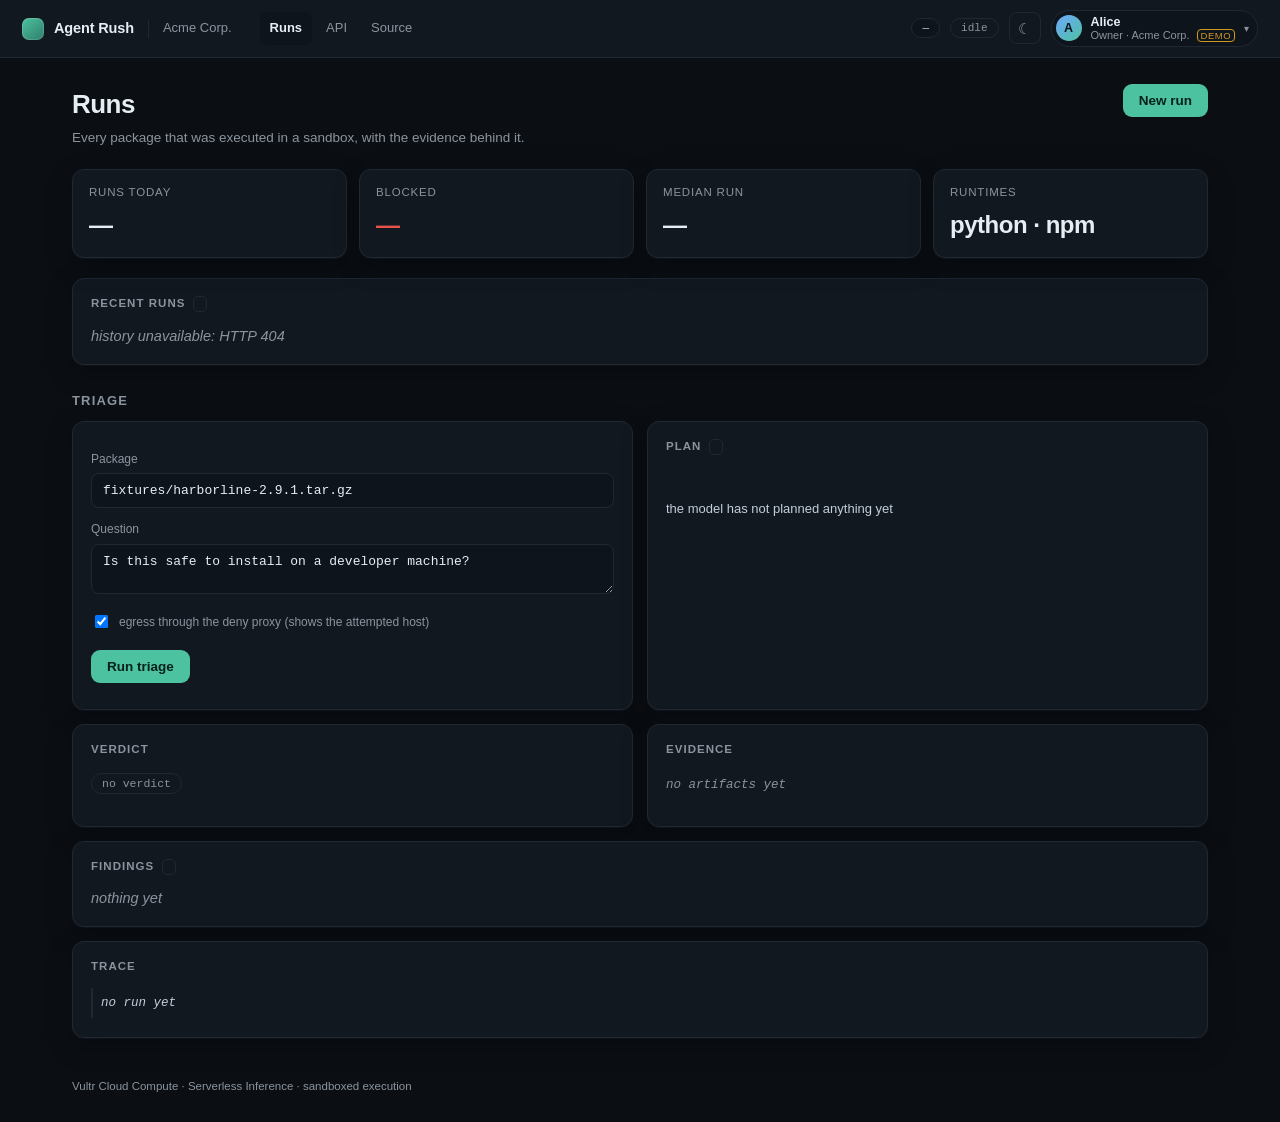
==== web/index.html @ 62abc44f "ui: dependency risk gets a gauge and a table, not a sentence The hashes and the OSV lookups were onl" ====
<!DOCTYPE html>
<html lang="en" data-theme="dark">
<head>
<meta charset="utf-8">
<meta name="viewport" content="width=device-width, initial-scale=1">
<title>Agent Rush — Package Triage</title>
<link rel="stylesheet" href="app.css?v=12">
<script>
  // Set the theme before first paint, otherwise the page flashes white.
  try {
    var stored = localStorage.getItem('ar-theme');
    if (stored) document.documentElement.dataset.theme = stored;
  } catch (e) {}
</script>
</head>
<body>
<header class="topbar">
  <div class="brand">
    <span class="mark"></span>
    <span class="name">Agent Rush</span>
    <span class="divider"></span>
    <span class="workspace">Acme Corp.</span>
  </div>

  <nav class="topnav">
    <a class="active" href="/">Runs</a>
    <a href="/api/docs" target="_blank" rel="noopener">API</a>
    <a href="https://github.com/derKosi/agent-rush" target="_blank" rel="noopener">Source</a>
  </nav>

  <div class="topright">
    <span class="modelchip" id="model-chip" title="model used for planning and verdict">—</span>
    <span class="status" id="status">idle</span>
    <button class="icon-btn" id="theme-toggle" title="Switch theme" aria-label="Switch theme">☾</button>
    <div class="account">
      <span class="avatar" aria-hidden="true">A</span>
      <span class="who">
        <strong>Alice</strong>
        <small>Owner · Acme Corp. <em class="demo">demo</em></small>
      </span>
      <span class="chev" aria-hidden="true">▾</span>
    </div>
  </div>
</header>

<main class="shell">
  <div class="pagehead">
    <div>
      <h1>Runs</h1>
      <p class="sub">Every package that was executed in a sandbox, with the evidence behind it.</p>
    </div>
    <button class="primary" id="new-run">New run</button>
  </div>

  <section class="hero" id="hero" hidden>
    <div class="hero-top">
      <span class="badge" id="hero-risk">—</span>
      <div class="hero-title">
        <h2 id="hero-pkg">—</h2>
        <p id="hero-sub" class="hero-sub"></p>
      </div>
      <div class="hero-meta">
        <span class="chip" id="hero-model"></span>
        <span class="muted" id="hero-duration"></span>
        <a class="hero-link" id="hero-open" href="#">Open full report →</a>
      </div>
    </div>
    <ul class="hero-findings" id="hero-findings"></ul>
  </section>

  <section class="stats">
    <div class="stat"><span class="k">Runs today</span><strong id="stat-runs">—</strong></div>
    <div class="stat"><span class="k">Blocked</span><strong id="stat-blocked" class="danger">—</strong></div>
    <div class="stat"><span class="k">Median run</span><strong id="stat-duration">—</strong></div>
    <div class="stat"><span class="k">Runtimes</span><strong id="stat-runtimes">python · npm</strong></div>
  </section>

  <section class="panel wide" id="history">
    <h2>Recent runs <span class="tag" id="history-count"></span></h2>
    <ul class="history" id="history-list"><li class="empty">loading…</li></ul>
  </section>

  <h2 class="section">Triage</h2>
  <div class="grid">
    <section class="panel" id="task">
      <label for="pkg">Package</label>
      <input id="pkg" value="fixtures/harborline-2.9.1.tar.gz" spellcheck="false">
      <label for="q">Question</label>
      <textarea id="q" rows="2">Is this safe to install on a developer machine?</textarea>
      <label class="row">
        <input type="checkbox" id="proxy" checked>
        <span>egress through the deny proxy (shows the attempted host)</span>
      </label>
      <button class="primary" id="run">Run triage</button>
      <p class="note" id="note"></p>
    </section>

    <section class="panel" id="plan">
      <h2>Plan <span class="tag" id="plan-source"></span></h2>
      <div class="chips" id="probes"></div>
      <p class="reason" id="plan-reason">the model has not planned anything yet</p>
    </section>

    <section class="panel" id="verdict">
      <h2>Verdict</h2>
      <div id="risk"><span class="badge muted">no verdict</span></div>
      <p class="summary" id="summary"></p>
      <p class="note" id="rejected"></p>
    </section>

    <section class="panel" id="evidence">
      <h2>Evidence</h2>
      <ul class="evidence" id="artifacts"><li class="empty">no artifacts yet</li></ul>
      <p class="note" id="egress"></p>
    </section>

    <section class="panel wide" id="deps-panel" hidden>
      <h2>Dependencies <span class="tag" id="deps-count"></span></h2>
      <div class="gauge-row">
        <div class="gauge" id="deps-gauge">
          <div class="gauge-track"></div>
          <div class="gauge-zone green"></div>
          <div class="gauge-zone amber"></div>
          <div class="gauge-zone red"></div>
          <div class="gauge-mark" id="deps-mark"></div>
          <div class="gauge-threshold" title="block threshold"></div>
        </div>
        <div class="gauge-caption" id="deps-caption">—</div>
      </div>
      <table class="deps" id="deps-table">
        <thead><tr><th>Package</th><th>Version</th><th>sha256</th><th>Advisories</th><th>State</th></tr></thead>
        <tbody></tbody>
      </table>
      <p class="note" id="deps-note"></p>
    </section>

    <section class="panel wide" id="findings-panel">
      <h2>Findings <span class="tag" id="finding-count"></span></h2>
      <ul class="findings" id="findings"><li class="empty">nothing yet</li></ul>
    </section>

    <section class="panel wide" id="trace-panel">
      <h2>Trace</h2>
      <ol class="trace" id="trace-list"><li class="empty">no run yet</li></ol>
    </section>
  </div>
</main>

<footer class="foot">
  <span>Vultr Cloud Compute · Serverless Inference · sandboxed execution</span>
  <span id="runid"></span>
</footer>

<script src="app.js?v=12"></script>
</body>
</html>
---- web/app.css ----
/* Theme tokens. One palette pair, everything else reads from these — a dark mode that is
   an inverted afterthought looks like an inverted afterthought. */
:root,
:root[data-theme="dark"] {
  --bg: #0b0f14;
  --surface: #121820;
  --surface-2: #0e141b;
  --border: #1f2833;
  --border-soft: #182029;
  --text: #e6edf3;
  --text-dim: #c2ced9;
  --muted: #8b949e;
  --accent: #4cc2a0;
  --accent-ink: #06201a;
  --danger: #e5534b;
  --warn: #d29922;
  --info: #6bb0d8;
  --shadow: 0 1px 0 rgba(255, 255, 255, .03), 0 8px 24px rgba(0, 0, 0, .35);
}

:root[data-theme="light"] {
  --bg: #f4f6f9;
  --surface: #ffffff;
  --surface-2: #eef2f7;
  --border: #dbe2ea;
  --border-soft: #e7ecf2;
  --text: #16202b;
  --text-dim: #37485a;
  --muted: #5c6b7a;
  --accent: #0e9f7e;
  --accent-ink: #ffffff;
  --danger: #c0342b;
  --warn: #95660a;
  --info: #2f6f9f;
  --shadow: 0 1px 2px rgba(16, 32, 48, .06), 0 8px 24px rgba(16, 32, 48, .06);
}

* { box-sizing: border-box; }

html, body { height: 100%; }

body {
  margin: 0;
  background: var(--bg);
  color: var(--text);
  font: 14.5px/1.55 -apple-system, BlinkMacSystemFont, "Segoe UI", Inter, sans-serif;
  -webkit-font-smoothing: antialiased;
}

/* ---------- top bar ---------- */
.topbar {
  display: flex;
  align-items: center;
  gap: 20px;
  padding: 0 22px;
  height: 58px;
  background: var(--surface);
  border-bottom: 1px solid var(--border);
  position: sticky;
  top: 0;
  z-index: 10;
}

.brand { display: flex; align-items: center; gap: 10px; min-width: 0; }
.mark {
  width: 22px; height: 22px; border-radius: 7px;
  background: linear-gradient(140deg, var(--accent), #2f7f6c);
  box-shadow: inset 0 0 0 1px rgba(255,255,255,.14);
}
.brand .name { font-weight: 650; letter-spacing: -.01em; }
.brand .divider { width: 1px; height: 18px; background: var(--border); margin: 0 4px; }
.brand .workspace { color: var(--muted); font-size: 13px; }

.topnav { display: flex; gap: 4px; margin-left: 8px; }
.topnav a {
  color: var(--muted); text-decoration: none; font-size: 13px;
  padding: 6px 10px; border-radius: 7px;
}
.topnav a:hover { background: var(--surface-2); color: var(--text); }
.topnav a.active { color: var(--text); background: var(--surface-2); font-weight: 600; }

.topright { margin-left: auto; display: flex; align-items: center; gap: 10px; }

.icon-btn {
  width: 32px; height: 32px; border-radius: 8px;
  background: transparent; border: 1px solid var(--border);
  display: grid; place-items: center; cursor: pointer; padding: 0;
}
.icon-btn:hover { background: var(--surface-2); }
#theme-toggle { color: var(--muted); font-size: 15px; line-height: 1; }
#theme-toggle:hover { color: var(--text); }

.account {
  display: flex; align-items: center; gap: 9px;
  padding: 4px 8px 4px 4px; border-radius: 999px;
  border: 1px solid var(--border); background: var(--surface-2);
  cursor: default;
}
.avatar {
  width: 26px; height: 26px; border-radius: 50%;
  background: linear-gradient(140deg, #6ea8fe, #4cc2a0);
  color: #06131a; font-weight: 700; font-size: 12.5px;
  display: grid; place-items: center;
}
.who { display: flex; flex-direction: column; line-height: 1.15; }
.who strong { font-size: 12.5px; font-weight: 600; }
.who small { font-size: 11px; color: var(--muted); }
.demo {
  font-style: normal; text-transform: uppercase; letter-spacing: .05em;
  font-size: 9.5px; color: var(--warn);
  border: 1px solid currentColor; border-radius: 4px; padding: 0 3px; margin-left: 4px;
}
.chev { color: var(--muted); font-size: 10px; }

/* ---------- shell ---------- */
.shell { max-width: 1180px; margin: 0 auto; padding: 26px 22px 40px; }

.pagehead { display: flex; align-items: flex-start; justify-content: space-between; gap: 20px; }
.pagehead h1 { margin: 0; font-size: 26px; letter-spacing: -.02em; }
.pagehead .sub { margin: 4px 0 0; color: var(--muted); font-size: 13.5px; }

button.primary {
  background: var(--accent); color: var(--accent-ink);
  border: 0; border-radius: 9px; padding: 9px 16px;
  font-weight: 650; font-size: 13.5px; cursor: pointer;
}
button.primary:hover { filter: brightness(1.06); }
button.primary:disabled { background: var(--surface-2); color: var(--muted); cursor: not-allowed; }

.stats { display: grid; grid-template-columns: repeat(4, minmax(0, 1fr)); gap: 12px; margin: 20px 0; }
.stat {
  background: var(--surface); border: 1px solid var(--border);
  border-radius: 12px; padding: 14px 16px; box-shadow: var(--shadow);
}
.stat .k { display: block; color: var(--muted); font-size: 11.5px; text-transform: uppercase; letter-spacing: .07em; }
.stat strong { display: block; margin-top: 4px; font-size: 24px; font-weight: 650; letter-spacing: -.02em; }
.stat strong.danger { color: var(--danger); }

h2.section { font-size: 13px; text-transform: uppercase; letter-spacing: .09em; color: var(--muted); margin: 26px 0 10px; }

/* ---------- panels ---------- */
.grid { display: grid; grid-template-columns: 1fr 1fr; gap: 14px; }
.panel {
  background: var(--surface); border: 1px solid var(--border);
  border-radius: 12px; padding: 16px 18px; box-shadow: var(--shadow); min-width: 0;
}
.panel.wide { grid-column: 1 / -1; }
.panel h2 {
  margin: 0 0 12px; font-size: 11.5px; letter-spacing: .09em;
  text-transform: uppercase; color: var(--muted); font-weight: 650;
}
#history { margin-bottom: 14px; }

label { display: block; margin: 12px 0 5px; font-size: 12px; color: var(--muted); }
input[type="text"], input:not([type]), textarea {
  width: 100%; background: var(--surface-2); border: 1px solid var(--border);
  border-radius: 8px; color: var(--text); padding: 9px 11px;
  font: 13px ui-monospace, SFMono-Regular, Menlo, monospace;
}
input:focus, textarea:focus { outline: 2px solid color-mix(in srgb, var(--accent) 45%, transparent); outline-offset: 1px; }
textarea { resize: vertical; }
.row { display: flex; align-items: center; gap: 8px; font-size: 12px; color: var(--muted); margin-top: 12px; }
.row input { width: auto; }
#task .primary { margin-top: 14px; }

.note { color: var(--muted); font-size: 12px; margin: 10px 0 0; }

/* ---------- chips / badges ---------- */
.chips { display: flex; flex-wrap: wrap; gap: 6px; margin-bottom: 10px; min-height: 22px; }
.chip {
  font: 11.5px ui-monospace, SFMono-Regular, Menlo, monospace;
  background: var(--surface-2); border: 1px solid var(--border);
  border-radius: 999px; padding: 2px 9px; color: var(--accent);
}
.chip.rejected { color: var(--danger); }

.tag {
  font: 10.5px ui-monospace, SFMono-Regular, Menlo, monospace;
  color: var(--muted); border: 1px solid var(--border);
  border-radius: 5px; padding: 1px 6px; margin-left: 8px;
  text-transform: none; letter-spacing: 0;
}
.tag.warn { color: var(--danger); border-color: color-mix(in srgb, var(--danger) 40%, transparent); }

.badge {
  display: inline-block; padding: 3px 10px; border-radius: 999px;
  font: 11.5px ui-monospace, SFMono-Regular, Menlo, monospace;
  border: 1px solid var(--border); color: var(--muted);
}
.badge.high { color: var(--danger); border-color: color-mix(in srgb, var(--danger) 45%, transparent); }
.badge.low { color: var(--accent); border-color: color-mix(in srgb, var(--accent) 45%, transparent); }
.badge.muted { color: var(--muted); }

/* ---------- history ---------- */
.history { list-style: none; margin: 0; padding: 0; }
.run-row {
  display: grid; grid-template-columns: 160px minmax(0, 1fr) 96px 76px 64px;
  gap: 14px; align-items: center;
  padding: 8px 10px; border-radius: 8px;
  font: 12px ui-monospace, SFMono-Regular, Menlo, monospace;
  cursor: pointer; border: 1px solid transparent;
}
.run-row:hover { background: var(--surface-2); border-color: var(--border-soft); }
.run-row .when { color: var(--muted); }
.run-row .pkg { overflow-wrap: anywhere; color: var(--text-dim); }
.run-row .state { color: var(--muted); font-size: 11px; }

/* ---------- verdict / findings ---------- */
.reason, .summary { font-size: 13px; margin: 0; line-height: 1.6; color: var(--text-dim); }
.summary { margin-top: 12px; }

.veto-head { margin-top: 12px; font: 11px ui-monospace, SFMono-Regular, Menlo, monospace; color: var(--danger); text-transform: uppercase; letter-spacing: .06em; }
.veto-row {
  font: 12px ui-monospace, SFMono-Regular, Menlo, monospace; color: var(--danger);
  border-left: 2px solid var(--danger); padding: 3px 8px; margin-top: 4px; line-height: 1.5;
}

.findings { list-style: none; margin: 0; padding: 0; }
.finding {
  display: grid; grid-template-columns: 66px minmax(0, 150px) minmax(0, 1fr);
  gap: 12px; padding: 8px 10px; border-radius: 8px; margin-bottom: 3px;
  font-size: 12.5px; align-items: baseline;
  border-left: 2px solid var(--border);
}
.finding .sev { font: 10.5px ui-monospace, SFMono-Regular, Menlo, monospace; text-transform: uppercase; letter-spacing: .05em; }
.finding .src { font: 11px ui-monospace, SFMono-Regular, Menlo, monospace; color: var(--muted); overflow-wrap: anywhere; }
.finding .claim { color: var(--text-dim); line-height: 1.55; }
.finding.high { border-left-color: var(--danger); }
.finding.high .sev { color: var(--danger); }
.finding.medium { border-left-color: var(--warn); }
.finding.medium .sev { color: var(--warn); }
.finding.low { border-left-color: var(--info); }
.finding.low .sev { color: var(--info); }
.finding.info .sev { color: var(--muted); }

/* ---------- evidence / trace ---------- */
.evidence, .trace { list-style: none; margin: 0; padding: 0; font: 12.5px/1.8 ui-monospace, SFMono-Regular, Menlo, monospace; }
.evidence li { padding: 3px 0; }
.evidence a { color: var(--accent); text-decoration: none; }
.evidence a:hover { text-decoration: underline; }
.trace { max-height: 220px; overflow-y: auto; }
.trace li { padding: 4px 8px; border-left: 2px solid var(--border); margin-bottom: 3px; color: var(--text-dim); }
.trace li.ok { border-left-color: var(--accent); }
.trace li.warn { border-left-color: var(--warn); }
.trace li.deny { border-left-color: var(--danger); }
.empty { color: var(--muted); font-style: italic; }

.muted { color: var(--muted); }
.foot {
  display: flex; justify-content: space-between;
  max-width: 1180px; margin: 0 auto; padding: 0 22px 26px;
  color: var(--muted); font-size: 11.5px;
}
#runid { font-family: ui-monospace, SFMono-Regular, Menlo, monospace; }

@media (max-width: 900px) {
  .grid { grid-template-columns: 1fr; }
  .stats { grid-template-columns: repeat(2, minmax(0, 1fr)); }
  .topnav { display: none; }
  .finding { grid-template-columns: 62px minmax(0, 1fr); }
  .finding .src { grid-column: 2; }
  .finding .claim { grid-column: 2; }
  .run-row { grid-template-columns: minmax(0, 1fr) 70px; }
  .run-row .when, .run-row .state { display: none; }
}

.status {
  font: 11px ui-monospace, SFMono-Regular, Menlo, monospace;
  color: var(--muted);
  border: 1px solid var(--border);
  border-radius: 999px;
  padding: 3px 10px;
}
.status.ok { color: var(--accent); border-color: color-mix(in srgb, var(--accent) 45%, transparent); }
.status.busy { color: var(--warn); border-color: color-mix(in srgb, var(--warn) 45%, transparent); }
.status.bad { color: var(--danger); border-color: color-mix(in srgb, var(--danger) 45%, transparent); }

/* Run view: when a specific run is opened, the verdict matters more than the form. */
/* Reading a run: the hero already carries risk and summary, so the standalone verdict
   panel is redundant there, and history is context for the dashboard, not for a result. */
body.run-view #verdict { display: none; }
body.run-view #deps-panel { order: 1; }
body.run-view #plan    { order: 2; }
body.run-view #findings-panel { order: 3; }
body.run-view #evidence { order: 4; }
body.run-view #trace-panel { order: 5; }
body.run-view #task    { order: 6; opacity: .9; }
/* The history list lives outside the grid, so ordering cannot move it. While a run is
   open it is context nobody asked for -- hide it and leave the result at the top. */
body.run-view #history { display: none; }

.modelchip {
  font: 11px ui-monospace, SFMono-Regular, Menlo, monospace;
  color: var(--text-dim);
  background: var(--surface-2);
  border: 1px solid var(--border);
  border-radius: 999px;
  padding: 3px 10px;
  white-space: nowrap;
}
.modelchip.off { color: var(--muted); }

/* The result first. This is the thing a reader came for. */
.hero {
  margin: 18px 0 4px;
  background: var(--surface);
  border: 1px solid var(--border);
  border-left: 3px solid var(--muted);
  border-radius: 12px;
  padding: 16px 18px;
  box-shadow: var(--shadow);
}
.hero.high { border-left-color: var(--danger); }
.hero.medium { border-left-color: var(--warn); }
.hero.low { border-left-color: var(--accent); }
.hero-top { display: flex; align-items: flex-start; gap: 14px; flex-wrap: wrap; }
.hero-title { min-width: 0; flex: 1 1 340px; }
.hero-title h2 { margin: 0; font-size: 18px; letter-spacing: -.01em; overflow-wrap: anywhere; }
.hero-sub { margin: 3px 0 0; color: var(--muted); font-size: 12.5px; }
.hero-meta { display: flex; align-items: center; gap: 10px; flex-wrap: wrap; }
.hero-link { color: var(--accent); text-decoration: none; font-size: 12.5px; }
.hero-link:hover { text-decoration: underline; }
.hero-findings { list-style: none; margin: 12px 0 0; padding: 0; }
.hero-findings li {
  font-size: 12.5px; color: var(--text-dim); line-height: 1.55;
  padding: 5px 0 5px 10px; border-left: 2px solid var(--border); margin-bottom: 3px;
}
.hero-findings li.high { border-left-color: var(--danger); }
.hero-findings li.medium { border-left-color: var(--warn); }
.hero-findings li.low { border-left-color: var(--info); }
.hero-findings .sev { font: 10.5px ui-monospace, SFMono-Regular, Menlo, monospace; color: var(--muted); text-transform: uppercase; margin-right: 8px; }
.hero-findings .none { color: var(--accent); border-left-color: var(--accent); }

.run-row { grid-template-columns: 160px minmax(0, 1fr) 96px 72px 64px; }
.run-row .model { font-size: 11px; color: var(--muted); }
@media (max-width: 900px) { .run-row .model { display: none; } }

/* Dependency risk, visually: the score is the thing that decides the block, so it gets
   a gauge and a colour, not a sentence in a findings list. */
.gauge-row { display: flex; align-items: center; gap: 16px; flex-wrap: wrap; margin-bottom: 14px; }
.gauge { position: relative; width: 340px; height: 10px; border-radius: 999px; overflow: hidden; background: var(--surface-2); }
.gauge-track { position: absolute; inset: 0; }
.gauge-zone { position: absolute; top: 0; bottom: 0; }
.gauge-zone.green { left: 0; width: 40%; background: color-mix(in srgb, var(--accent) 55%, transparent); }
.gauge-zone.amber { left: 40%; width: 30%; background: color-mix(in srgb, var(--warn) 55%, transparent); }
.gauge-zone.red { left: 70%; width: 30%; background: color-mix(in srgb, var(--danger) 60%, transparent); }
.gauge-mark {
  position: absolute; top: -3px; bottom: -3px; width: 3px; border-radius: 2px;
  background: var(--text); box-shadow: 0 0 0 2px var(--surface);
  transform: translateX(-50%);
}
.gauge-threshold {
  position: absolute; top: -5px; bottom: -5px; left: 70%; width: 1px;
  border-left: 1px dashed var(--text-dim); opacity: .8;
}
.gauge-caption { font: 12px ui-monospace, SFMono-Regular, Menlo, monospace; color: var(--muted); }
.gauge-caption strong { color: var(--text); }

table.deps { width: 100%; border-collapse: collapse; font-size: 12.5px; }
table.deps th {
  text-align: left; font-size: 10.5px; text-transform: uppercase; letter-spacing: .07em;
  color: var(--muted); font-weight: 600; padding: 0 10px 6px 0; border-bottom: 1px solid var(--border);
}
table.deps td { padding: 8px 10px 8px 0; border-bottom: 1px solid var(--border-soft); vertical-align: middle; }
table.deps td.mono { font-family: ui-monospace, SFMono-Regular, Menlo, monospace; font-size: 11.5px; color: var(--muted); }
table.deps td.pkgname { font-family: ui-monospace, SFMono-Regular, Menlo, monospace; }
.pill {
  display: inline-block; font: 11px ui-monospace, SFMono-Regular, Menlo, monospace;
  border-radius: 999px; padding: 1px 8px; border: 1px solid var(--border); color: var(--muted);
}
.pill.bad { color: var(--danger); border-color: color-mix(in srgb, var(--danger) 45%, transparent); }
.pill.warn { color: var(--warn); border-color: color-mix(in srgb, var(--warn) 45%, transparent); }
.pill.good { color: var(--accent); border-color: color-mix(in srgb, var(--accent) 45%, transparent); }
.dot { display: inline-block; width: 7px; height: 7px; border-radius: 50%; margin-right: 6px; vertical-align: 1px; }
.dot.good { background: var(--accent); }
.dot.warn { background: var(--warn); }
.dot.bad { background: var(--danger); }
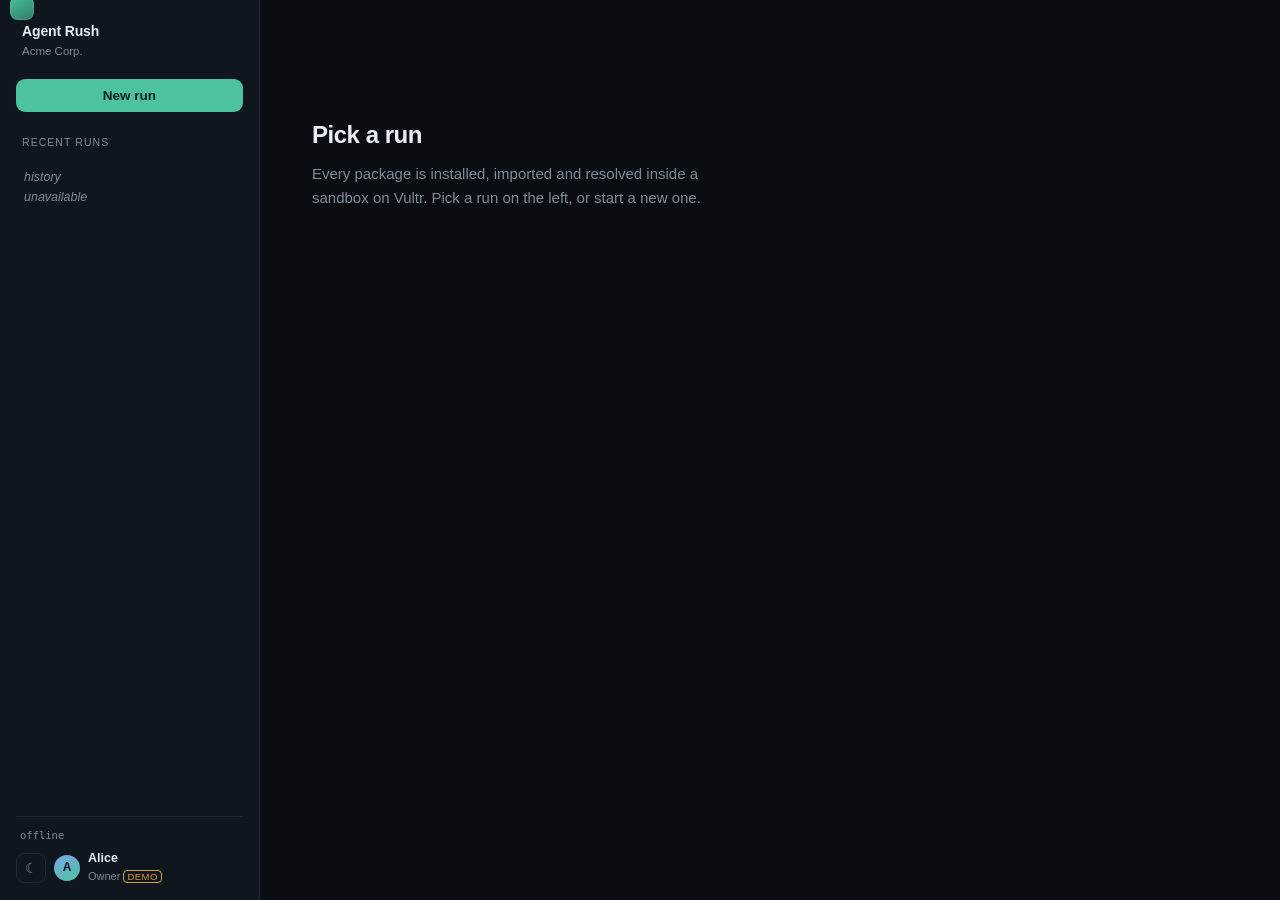
==== commit 6f406630: "ui: a document instead of a dashboard Six panels, four stat cards, a permanent form and a history li" ====
--- a/web/index.html
+++ b/web/index.html
@@ -3,154 +3,85 @@
 <head>
 <meta charset="utf-8">
 <meta name="viewport" content="width=device-width, initial-scale=1">
-<title>Agent Rush — Package Triage</title>
-<link rel="stylesheet" href="app.css?v=12">
+<title>Agent Rush</title>
+<link rel="stylesheet" href="app.css?v=23">
 <script>
-  // Set the theme before first paint, otherwise the page flashes white.
-  try {
-    var stored = localStorage.getItem('ar-theme');
-    if (stored) document.documentElement.dataset.theme = stored;
-  } catch (e) {}
+  try { var t = localStorage.getItem('ar-theme'); if (t) document.documentElement.dataset.theme = t; } catch (e) {}
 </script>
 </head>
 <body>
-<header class="topbar">
-  <div class="brand">
-    <span class="mark"></span>
-    <span class="name">Agent Rush</span>
-    <span class="divider"></span>
-    <span class="workspace">Acme Corp.</span>
-  </div>
-
-  <nav class="topnav">
-    <a class="active" href="/">Runs</a>
-    <a href="/api/docs" target="_blank" rel="noopener">API</a>
-    <a href="https://github.com/derKosi/agent-rush" target="_blank" rel="noopener">Source</a>
-  </nav>
-
-  <div class="topright">
-    <span class="modelchip" id="model-chip" title="model used for planning and verdict">—</span>
-    <span class="status" id="status">idle</span>
-    <button class="icon-btn" id="theme-toggle" title="Switch theme" aria-label="Switch theme">☾</button>
-    <div class="account">
-      <span class="avatar" aria-hidden="true">A</span>
-      <span class="who">
-        <strong>Alice</strong>
-        <small>Owner · Acme Corp. <em class="demo">demo</em></small>
-      </span>
-      <span class="chev" aria-hidden="true">▾</span>
-    </div>
-  </div>
-</header>
-
-<main class="shell">
-  <div class="pagehead">
-    <div>
-      <h1>Runs</h1>
-      <p class="sub">Every package that was executed in a sandbox, with the evidence behind it.</p>
-    </div>
-    <button class="primary" id="new-run">New run</button>
-  </div>
-
-  <section class="hero" id="hero" hidden>
-    <div class="hero-top">
-      <span class="badge" id="hero-risk">—</span>
-      <div class="hero-title">
-        <h2 id="hero-pkg">—</h2>
-        <p id="hero-sub" class="hero-sub"></p>
-      </div>
-      <div class="hero-meta">
-        <span class="chip" id="hero-model"></span>
-        <span class="muted" id="hero-duration"></span>
-        <a class="hero-link" id="hero-open" href="#">Open full report →</a>
+<div class="app">
+  <aside class="sidebar">
+    <div class="brand">
+      <span class="mark"></span>
+      <div>
+        <strong>Agent Rush</strong>
+        <small>Acme Corp.</small>
       </div>
     </div>
-    <ul class="hero-findings" id="hero-findings"></ul>
-  </section>
 
-  <section class="stats">
-    <div class="stat"><span class="k">Runs today</span><strong id="stat-runs">—</strong></div>
-    <div class="stat"><span class="k">Blocked</span><strong id="stat-blocked" class="danger">—</strong></div>
-    <div class="stat"><span class="k">Median run</span><strong id="stat-duration">—</strong></div>
-    <div class="stat"><span class="k">Runtimes</span><strong id="stat-runtimes">python · npm</strong></div>
-  </section>
+    <button class="newrun" id="new-run">New run</button>
 
-  <section class="panel wide" id="history">
-    <h2>Recent runs <span class="tag" id="history-count"></span></h2>
-    <ul class="history" id="history-list"><li class="empty">loading…</li></ul>
-  </section>
+    <div class="rail-label">Recent runs</div>
+    <ul class="rail" id="run-list"></ul>
 
-  <h2 class="section">Triage</h2>
-  <div class="grid">
-    <section class="panel" id="task">
-      <label for="pkg">Package</label>
-      <input id="pkg" value="fixtures/harborline-2.9.1.tar.gz" spellcheck="false">
-      <label for="q">Question</label>
-      <textarea id="q" rows="2">Is this safe to install on a developer machine?</textarea>
-      <label class="row">
-        <input type="checkbox" id="proxy" checked>
-        <span>egress through the deny proxy (shows the attempted host)</span>
-      </label>
-      <button class="primary" id="run">Run triage</button>
-      <p class="note" id="note"></p>
+    <div class="rail-foot">
+      <div class="rail-model"><span id="model-chip">…</span></div>
+      <div class="rail-actions">
+        <button class="icon-btn" id="theme-toggle" title="Switch theme">☾</button>
+        <div class="account">
+          <span class="avatar">A</span>
+          <span class="who"><strong>Alice</strong><small>Owner <em class="demo">demo</em></small></span>
+        </div>
+      </div>
+    </div>
+  </aside>
+
+  <main class="main">
+    <section class="placeholder" id="placeholder">
+      <h1>Pick a run</h1>
+      <p>Every package is installed, imported and resolved inside a sandbox on Vultr. Pick a run
+        on the left, or start a new one.</p>
     </section>
 
-    <section class="panel" id="plan">
-      <h2>Plan <span class="tag" id="plan-source"></span></h2>
-      <div class="chips" id="probes"></div>
-      <p class="reason" id="plan-reason">the model has not planned anything yet</p>
-    </section>
+    <div id="runview" hidden>
+      <header class="runhead">
+        <div class="rh-line">
+          <span class="badge" id="risk-badge">—</span>
+          <h1 id="pkg-name">—</h1>
+          <span class="rh-meta" id="run-meta"></span>
+        </div>
+        <p class="rh-sub" id="run-question"></p>
+        <nav class="tabs" id="tabs">
+          <button class="tab active" data-tab="summary">Summary</button>
+          <button class="tab" data-tab="deps">Dependencies</button>
+          <button class="tab" data-tab="evidence">Evidence</button>
+        </nav>
+      </header>
 
-    <section class="panel" id="verdict">
-      <h2>Verdict</h2>
-      <div id="risk"><span class="badge muted">no verdict</span></div>
-      <p class="summary" id="summary"></p>
-      <p class="note" id="rejected"></p>
-    </section>
+      <section class="pane" id="pane-summary"></section>
+      <section class="pane" id="pane-deps" hidden></section>
+      <section class="pane" id="pane-evidence" hidden></section>
+    </div>
+  </main>
+</div>
 
-    <section class="panel" id="evidence">
-      <h2>Evidence</h2>
-      <ul class="evidence" id="artifacts"><li class="empty">no artifacts yet</li></ul>
-      <p class="note" id="egress"></p>
-    </section>
+<dialog id="newrun">
+  <form method="dialog" id="run-form">
+    <h2>New run</h2>
+    <label for="pkg">Package</label>
+    <input id="pkg" value="fixtures/harborline-2.9.1.tar.gz" spellcheck="false">
+    <label for="q">Question</label>
+    <textarea id="q" rows="2">Is this safe to install on a developer machine?</textarea>
+    <label class="check"><input type="checkbox" id="proxy" checked> <span>Route egress through the deny proxy</span></label>
+    <p class="note" id="form-note"></p>
+    <div class="dialog-actions">
+      <button type="button" class="ghost" id="cancel">Cancel</button>
+      <button type="submit" class="primary" id="submit-run">Run triage</button>
+    </div>
+  </form>
+</dialog>
 
-    <section class="panel wide" id="deps-panel" hidden>
-      <h2>Dependencies <span class="tag" id="deps-count"></span></h2>
-      <div class="gauge-row">
-        <div class="gauge" id="deps-gauge">
-          <div class="gauge-track"></div>
-          <div class="gauge-zone green"></div>
-          <div class="gauge-zone amber"></div>
-          <div class="gauge-zone red"></div>
-          <div class="gauge-mark" id="deps-mark"></div>
-          <div class="gauge-threshold" title="block threshold"></div>
-        </div>
-        <div class="gauge-caption" id="deps-caption">—</div>
-      </div>
-      <table class="deps" id="deps-table">
-        <thead><tr><th>Package</th><th>Version</th><th>sha256</th><th>Advisories</th><th>State</th></tr></thead>
-        <tbody></tbody>
-      </table>
-      <p class="note" id="deps-note"></p>
-    </section>
-
-    <section class="panel wide" id="findings-panel">
-      <h2>Findings <span class="tag" id="finding-count"></span></h2>
-      <ul class="findings" id="findings"><li class="empty">nothing yet</li></ul>
-    </section>
-
-    <section class="panel wide" id="trace-panel">
-      <h2>Trace</h2>
-      <ol class="trace" id="trace-list"><li class="empty">no run yet</li></ol>
-    </section>
-  </div>
-</main>
-
-<footer class="foot">
-  <span>Vultr Cloud Compute · Serverless Inference · sandboxed execution</span>
-  <span id="runid"></span>
-</footer>
-
-<script src="app.js?v=12"></script>
+<script src="app.js?v=22"></script>
 </body>
 </html>
--- a/web/app.css
+++ b/web/app.css
@@ -1,377 +1,259 @@
-/* Theme tokens. One palette pair, everything else reads from these — a dark mode that is
-   an inverted afterthought looks like an inverted afterthought. */
 :root,
 :root[data-theme="dark"] {
-  --bg: #0b0f14;
-  --surface: #121820;
-  --surface-2: #0e141b;
-  --border: #1f2833;
-  --border-soft: #182029;
-  --text: #e6edf3;
-  --text-dim: #c2ced9;
-  --muted: #8b949e;
+  --bg: #0a0e12;
+  --surface: #10161d;
+  --surface-2: #161e27;
+  --line: #1e2732;
+  --line-soft: #18202a;
+  --text: #e8eef4;
+  --dim: #b6c2ce;
+  --muted: #7d8b99;
   --accent: #4cc2a0;
-  --accent-ink: #06201a;
-  --danger: #e5534b;
-  --warn: #d29922;
-  --info: #6bb0d8;
-  --shadow: 0 1px 0 rgba(255, 255, 255, .03), 0 8px 24px rgba(0, 0, 0, .35);
+  --ink: #04201a;
+  --danger: #e5645c;
+  --warn: #d9a13a;
+  --info: #6ba7d1;
 }
 
 :root[data-theme="light"] {
-  --bg: #f4f6f9;
+  --bg: #f6f8fa;
   --surface: #ffffff;
-  --surface-2: #eef2f7;
-  --border: #dbe2ea;
-  --border-soft: #e7ecf2;
-  --text: #16202b;
-  --text-dim: #37485a;
-  --muted: #5c6b7a;
-  --accent: #0e9f7e;
-  --accent-ink: #ffffff;
-  --danger: #c0342b;
-  --warn: #95660a;
-  --info: #2f6f9f;
-  --shadow: 0 1px 2px rgba(16, 32, 48, .06), 0 8px 24px rgba(16, 32, 48, .06);
+  --surface-2: #eef2f6;
+  --line: #dde4ec;
+  --line-soft: #e9eef4;
+  --text: #131c26;
+  --dim: #33424f;
+  --muted: #63717f;
+  --accent: #0d9878;
+  --ink: #ffffff;
+  --danger: #c23a32;
+  --warn: #94650c;
+  --info: #2f6b96;
 }
 
 * { box-sizing: border-box; }
-
 html, body { height: 100%; }
-
 body {
   margin: 0;
   background: var(--bg);
   color: var(--text);
-  font: 14.5px/1.55 -apple-system, BlinkMacSystemFont, "Segoe UI", Inter, sans-serif;
+  font: 15px/1.6 -apple-system, BlinkMacSystemFont, "Segoe UI", Inter, sans-serif;
   -webkit-font-smoothing: antialiased;
 }
 
-/* ---------- top bar ---------- */
-.topbar {
+.app { display: grid; grid-template-columns: 260px minmax(0, 1fr); height: 100vh; }
+
+/* ---------------- sidebar ---------------- */
+.sidebar {
+  background: var(--surface);
+  border-right: 1px solid var(--line);
+  padding: 20px 16px 16px;
   display: flex;
-  align-items: center;
-  gap: 20px;
-  padding: 0 22px;
-  height: 58px;
-  background: var(--surface);
-  border-bottom: 1px solid var(--border);
-  position: sticky;
-  top: 0;
-  z-index: 10;
-}
-
-.brand { display: flex; align-items: center; gap: 10px; min-width: 0; }
-.mark {
-  width: 22px; height: 22px; border-radius: 7px;
-  background: linear-gradient(140deg, var(--accent), #2f7f6c);
-  box-shadow: inset 0 0 0 1px rgba(255,255,255,.14);
-}
-.brand .name { font-weight: 650; letter-spacing: -.01em; }
-.brand .divider { width: 1px; height: 18px; background: var(--border); margin: 0 4px; }
-.brand .workspace { color: var(--muted); font-size: 13px; }
-
-.topnav { display: flex; gap: 4px; margin-left: 8px; }
-.topnav a {
-  color: var(--muted); text-decoration: none; font-size: 13px;
-  padding: 6px 10px; border-radius: 7px;
-}
-.topnav a:hover { background: var(--surface-2); color: var(--text); }
-.topnav a.active { color: var(--text); background: var(--surface-2); font-weight: 600; }
-
-.topright { margin-left: auto; display: flex; align-items: center; gap: 10px; }
-
+  flex-direction: column;
+  min-height: 0;
+}
+
+.brand { display: flex; align-items: center; gap: 10px; padding: 0 6px 18px; }
+.brand .mark {
+  width: 24px; height: 24px; border-radius: 8px;
+  background: linear-gradient(150deg, var(--accent), #2c7d68);
+  box-shadow: inset 0 0 0 1px rgba(255,255,255,.12);
+  flex: none;
+}
+.brand strong { display: block; font-size: 14px; font-weight: 650; letter-spacing: -.01em; }
+.brand small { display: block; color: var(--muted); font-size: 11.5px; }
+
+.newrun {
+  width: 100%; padding: 9px 12px; border-radius: 9px; border: 0;
+  background: var(--accent); color: var(--ink);
+  font-weight: 650; font-size: 13.5px; cursor: pointer;
+}
+.newrun:hover { filter: brightness(1.06); }
+
+.rail-label {
+  margin: 22px 6px 8px;
+  font-size: 10.5px; letter-spacing: .1em; text-transform: uppercase; color: var(--muted);
+}
+
+.rail { list-style: none; margin: 0; padding: 0; overflow-y: auto; flex: 1 1 auto; min-height: 0; }
+.rail li {
+  display: grid; grid-template-columns: 8px minmax(0, 1fr);
+  gap: 9px; align-items: center;
+  padding: 8px; border-radius: 8px; cursor: pointer;
+  font-size: 12.5px;
+}
+.rail li:hover { background: var(--surface-2); }
+.rail li.active { background: var(--surface-2); box-shadow: inset 0 0 0 1px var(--line); }
+.rail .dot { width: 7px; height: 7px; border-radius: 50%; background: var(--muted); }
+.rail .dot.high { background: var(--danger); }
+.rail .dot.medium { background: var(--warn); }
+.rail .dot.low { background: var(--accent); }
+.rail .name {
+  font-family: ui-monospace, SFMono-Regular, Menlo, monospace;
+  font-size: 11.5px; color: var(--dim);
+  white-space: nowrap; overflow: hidden; text-overflow: ellipsis;
+}
+.rail .time { grid-column: 2; color: var(--muted); font-size: 10.5px; margin-top: -2px; }
+
+.rail-foot { border-top: 1px solid var(--line); padding-top: 12px; margin-top: 8px; }
+.rail-model { padding: 0 4px 10px; font: 10.5px ui-monospace, SFMono-Regular, Menlo, monospace; color: var(--muted); }
+.rail-actions { display: flex; align-items: center; gap: 8px; }
 .icon-btn {
-  width: 32px; height: 32px; border-radius: 8px;
-  background: transparent; border: 1px solid var(--border);
-  display: grid; place-items: center; cursor: pointer; padding: 0;
-}
-.icon-btn:hover { background: var(--surface-2); }
-#theme-toggle { color: var(--muted); font-size: 15px; line-height: 1; }
-#theme-toggle:hover { color: var(--text); }
-
-.account {
-  display: flex; align-items: center; gap: 9px;
-  padding: 4px 8px 4px 4px; border-radius: 999px;
-  border: 1px solid var(--border); background: var(--surface-2);
-  cursor: default;
-}
+  width: 30px; height: 30px; border-radius: 8px; flex: none;
+  background: transparent; border: 1px solid var(--line); color: var(--muted);
+  display: grid; place-items: center; cursor: pointer; font-size: 14px; padding: 0;
+}
+.icon-btn:hover { background: var(--surface-2); color: var(--text); }
+.account { display: flex; align-items: center; gap: 8px; min-width: 0; }
 .avatar {
-  width: 26px; height: 26px; border-radius: 50%;
-  background: linear-gradient(140deg, #6ea8fe, #4cc2a0);
-  color: #06131a; font-weight: 700; font-size: 12.5px;
+  width: 26px; height: 26px; border-radius: 50%; flex: none;
+  background: linear-gradient(150deg, #7aa7e8, #4cc2a0);
+  color: #06131a; font-weight: 700; font-size: 12px;
   display: grid; place-items: center;
 }
-.who { display: flex; flex-direction: column; line-height: 1.15; }
-.who strong { font-size: 12.5px; font-weight: 600; }
-.who small { font-size: 11px; color: var(--muted); }
+.who { min-width: 0; line-height: 1.2; }
+.who strong { display: block; font-size: 12.5px; font-weight: 600; }
+.who small { color: var(--muted); font-size: 11px; }
 .demo {
-  font-style: normal; text-transform: uppercase; letter-spacing: .05em;
-  font-size: 9.5px; color: var(--warn);
-  border: 1px solid currentColor; border-radius: 4px; padding: 0 3px; margin-left: 4px;
-}
-.chev { color: var(--muted); font-size: 10px; }
-
-/* ---------- shell ---------- */
-.shell { max-width: 1180px; margin: 0 auto; padding: 26px 22px 40px; }
-
-.pagehead { display: flex; align-items: flex-start; justify-content: space-between; gap: 20px; }
-.pagehead h1 { margin: 0; font-size: 26px; letter-spacing: -.02em; }
-.pagehead .sub { margin: 4px 0 0; color: var(--muted); font-size: 13.5px; }
-
-button.primary {
-  background: var(--accent); color: var(--accent-ink);
-  border: 0; border-radius: 9px; padding: 9px 16px;
-  font-weight: 650; font-size: 13.5px; cursor: pointer;
-}
-button.primary:hover { filter: brightness(1.06); }
-button.primary:disabled { background: var(--surface-2); color: var(--muted); cursor: not-allowed; }
-
-.stats { display: grid; grid-template-columns: repeat(4, minmax(0, 1fr)); gap: 12px; margin: 20px 0; }
-.stat {
-  background: var(--surface); border: 1px solid var(--border);
-  border-radius: 12px; padding: 14px 16px; box-shadow: var(--shadow);
-}
-.stat .k { display: block; color: var(--muted); font-size: 11.5px; text-transform: uppercase; letter-spacing: .07em; }
-.stat strong { display: block; margin-top: 4px; font-size: 24px; font-weight: 650; letter-spacing: -.02em; }
-.stat strong.danger { color: var(--danger); }
-
-h2.section { font-size: 13px; text-transform: uppercase; letter-spacing: .09em; color: var(--muted); margin: 26px 0 10px; }
-
-/* ---------- panels ---------- */
-.grid { display: grid; grid-template-columns: 1fr 1fr; gap: 14px; }
-.panel {
-  background: var(--surface); border: 1px solid var(--border);
-  border-radius: 12px; padding: 16px 18px; box-shadow: var(--shadow); min-width: 0;
-}
-.panel.wide { grid-column: 1 / -1; }
-.panel h2 {
-  margin: 0 0 12px; font-size: 11.5px; letter-spacing: .09em;
-  text-transform: uppercase; color: var(--muted); font-weight: 650;
-}
-#history { margin-bottom: 14px; }
-
-label { display: block; margin: 12px 0 5px; font-size: 12px; color: var(--muted); }
-input[type="text"], input:not([type]), textarea {
-  width: 100%; background: var(--surface-2); border: 1px solid var(--border);
-  border-radius: 8px; color: var(--text); padding: 9px 11px;
-  font: 13px ui-monospace, SFMono-Regular, Menlo, monospace;
-}
-input:focus, textarea:focus { outline: 2px solid color-mix(in srgb, var(--accent) 45%, transparent); outline-offset: 1px; }
-textarea { resize: vertical; }
-.row { display: flex; align-items: center; gap: 8px; font-size: 12px; color: var(--muted); margin-top: 12px; }
-.row input { width: auto; }
-#task .primary { margin-top: 14px; }
-
-.note { color: var(--muted); font-size: 12px; margin: 10px 0 0; }
-
-/* ---------- chips / badges ---------- */
-.chips { display: flex; flex-wrap: wrap; gap: 6px; margin-bottom: 10px; min-height: 22px; }
+  font-style: normal; font-size: 9.5px; letter-spacing: .05em; text-transform: uppercase;
+  color: var(--warn); border: 1px solid currentColor; border-radius: 4px; padding: 0 3px;
+}
+
+/* ---------------- main ---------------- */
+.main { overflow-y: auto; padding: 44px 52px 64px; }
+.main > * { max-width: 860px; }
+
+.placeholder { margin-top: 8vh; }
+.placeholder h1 { margin: 0 0 8px; font-size: 24px; letter-spacing: -.02em; }
+.placeholder p { margin: 0; color: var(--muted); max-width: 52ch; }
+
+.runhead { margin-bottom: 26px; }
+.rh-line { display: flex; align-items: center; gap: 12px; flex-wrap: wrap; }
+.rh-line h1 { margin: 0; font-size: 22px; letter-spacing: -.02em; font-family: ui-monospace, SFMono-Regular, Menlo, monospace; font-weight: 600; }
+.rh-meta { margin-left: auto; color: var(--muted); font: 11.5px ui-monospace, SFMono-Regular, Menlo, monospace; }
+.rh-sub { margin: 6px 0 0; color: var(--muted); font-size: 13.5px; }
+
+.badge {
+  display: inline-block; padding: 3px 10px; border-radius: 6px;
+  font: 500 11.5px ui-monospace, SFMono-Regular, Menlo, monospace;
+  border: 1px solid var(--line); color: var(--muted);
+}
+.badge.high { color: var(--danger); border-color: color-mix(in srgb, var(--danger) 45%, transparent); background: color-mix(in srgb, var(--danger) 10%, transparent); }
+.badge.medium { color: var(--warn); border-color: color-mix(in srgb, var(--warn) 45%, transparent); background: color-mix(in srgb, var(--warn) 10%, transparent); }
+.badge.low { color: var(--accent); border-color: color-mix(in srgb, var(--accent) 45%, transparent); background: color-mix(in srgb, var(--accent) 10%, transparent); }
+
+.tabs { display: flex; gap: 22px; margin-top: 22px; border-bottom: 1px solid var(--line); }
+.tab {
+  background: none; border: 0; padding: 0 0 10px; cursor: pointer;
+  color: var(--muted); font-size: 13.5px; font-weight: 500;
+  border-bottom: 2px solid transparent; margin-bottom: -1px;
+}
+.tab:hover { color: var(--text); }
+.tab.active { color: var(--text); border-bottom-color: var(--accent); }
+
+.pane { padding-top: 14px; }
+
+/* summary */
+.summary-text { margin: 0 0 8px; font-size: 14.5px; color: var(--dim); line-height: 1.65; max-width: 62ch; }
+.section-label {
+  font-size: 10.5px; letter-spacing: .1em; text-transform: uppercase;
+  color: var(--muted); margin: 30px 0 10px;
+}
+.findings { list-style: none; margin: 0; padding: 0; }
+.findings li { padding: 9px 0 9px 12px; border-left: 2px solid var(--line); margin-bottom: 6px; }
+.findings li.high { border-left-color: var(--danger); }
+.findings li.medium { border-left-color: var(--warn); }
+.findings li.low { border-left-color: var(--info); }
+.findings .sev { font: 10.5px ui-monospace, SFMono-Regular, Menlo, monospace; text-transform: uppercase; letter-spacing: .05em; color: var(--muted); display: block; margin-bottom: 2px; }
+.findings li.high .sev { color: var(--danger); }
+.findings li.medium .sev { color: var(--warn); }
+.findings .claim { color: var(--dim); font-size: 13px; }
+.findings .src { color: var(--muted); font: 11px ui-monospace, SFMono-Regular, Menlo, monospace; }
+
+/* deps */
+.gauge-row { display: flex; align-items: center; gap: 18px; flex-wrap: wrap; margin-bottom: 22px; }
+.gauge { position: relative; width: 320px; height: 8px; border-radius: 999px; background: var(--surface-2); }
+.zone { position: absolute; top: 0; bottom: 0; }
+.zone.green { left: 0; width: 40%; background: color-mix(in srgb, var(--accent) 85%, transparent); border-radius: 999px 0 0 999px; }
+.zone.amber { left: 40%; width: 30%; background: color-mix(in srgb, var(--warn) 85%, transparent); }
+.zone.red { left: 70%; width: 30%; background: color-mix(in srgb, var(--danger) 90%, transparent); border-radius: 0 999px 999px 0; }
+.mark { position: absolute; top: -4px; bottom: -4px; width: 3px; border-radius: 2px; background: var(--text); transform: translateX(-50%); }
+.threshold { position: absolute; top: -6px; bottom: -6px; left: 70%; border-left: 1px dashed var(--muted); }
+.gauge-caption { font: 12px ui-monospace, SFMono-Regular, Menlo, monospace; color: var(--muted); }
+.gauge-caption strong { color: var(--text); font-weight: 600; }
+
+table.deps { width: 100%; border-collapse: collapse; font-size: 13px; }
+table.deps th {
+  text-align: left; font-size: 10.5px; letter-spacing: .08em; text-transform: uppercase;
+  color: var(--muted); font-weight: 600; padding: 0 14px 8px 0; border-bottom: 1px solid var(--line);
+}
+table.deps td { padding: 11px 14px 11px 0; border-bottom: 1px solid var(--line-soft); }
+table.deps td:last-child, table.deps th:last-child { padding-right: 0; text-align: right; }
+.mono { font-family: ui-monospace, SFMono-Regular, Menlo, monospace; font-size: 12px; color: var(--dim); }
+.muted { color: var(--muted); }
+
+.pill {
+  display: inline-block; font: 11px ui-monospace, SFMono-Regular, Menlo, monospace;
+  border-radius: 999px; padding: 2px 9px; border: 1px solid var(--line); color: var(--muted);
+}
+.pill.good { color: var(--accent); border-color: color-mix(in srgb, var(--accent) 45%, transparent); }
+.pill.warn { color: var(--warn); border-color: color-mix(in srgb, var(--warn) 45%, transparent); }
+.pill.bad { color: var(--danger); border-color: color-mix(in srgb, var(--danger) 45%, transparent); }
+
+/* evidence */
+.ev-grid { display: grid; grid-template-columns: repeat(2, minmax(0, 1fr)); gap: 28px; }
+.ev-list { list-style: none; margin: 0; padding: 0; font: 12.5px/1.9 ui-monospace, SFMono-Regular, Menlo, monospace; }
+.ev-list a { color: var(--accent); text-decoration: none; }
+.ev-list a:hover { text-decoration: underline; }
+.chips { display: flex; flex-wrap: wrap; gap: 6px; }
 .chip {
-  font: 11.5px ui-monospace, SFMono-Regular, Menlo, monospace;
-  background: var(--surface-2); border: 1px solid var(--border);
-  border-radius: 999px; padding: 2px 9px; color: var(--accent);
-}
-.chip.rejected { color: var(--danger); }
-
-.tag {
-  font: 10.5px ui-monospace, SFMono-Regular, Menlo, monospace;
-  color: var(--muted); border: 1px solid var(--border);
-  border-radius: 5px; padding: 1px 6px; margin-left: 8px;
-  text-transform: none; letter-spacing: 0;
-}
-.tag.warn { color: var(--danger); border-color: color-mix(in srgb, var(--danger) 40%, transparent); }
-
-.badge {
-  display: inline-block; padding: 3px 10px; border-radius: 999px;
-  font: 11.5px ui-monospace, SFMono-Regular, Menlo, monospace;
-  border: 1px solid var(--border); color: var(--muted);
-}
-.badge.high { color: var(--danger); border-color: color-mix(in srgb, var(--danger) 45%, transparent); }
-.badge.low { color: var(--accent); border-color: color-mix(in srgb, var(--accent) 45%, transparent); }
-.badge.muted { color: var(--muted); }
-
-/* ---------- history ---------- */
-.history { list-style: none; margin: 0; padding: 0; }
-.run-row {
-  display: grid; grid-template-columns: 160px minmax(0, 1fr) 96px 76px 64px;
-  gap: 14px; align-items: center;
-  padding: 8px 10px; border-radius: 8px;
-  font: 12px ui-monospace, SFMono-Regular, Menlo, monospace;
-  cursor: pointer; border: 1px solid transparent;
-}
-.run-row:hover { background: var(--surface-2); border-color: var(--border-soft); }
-.run-row .when { color: var(--muted); }
-.run-row .pkg { overflow-wrap: anywhere; color: var(--text-dim); }
-.run-row .state { color: var(--muted); font-size: 11px; }
-
-/* ---------- verdict / findings ---------- */
-.reason, .summary { font-size: 13px; margin: 0; line-height: 1.6; color: var(--text-dim); }
-.summary { margin-top: 12px; }
-
-.veto-head { margin-top: 12px; font: 11px ui-monospace, SFMono-Regular, Menlo, monospace; color: var(--danger); text-transform: uppercase; letter-spacing: .06em; }
-.veto-row {
-  font: 12px ui-monospace, SFMono-Regular, Menlo, monospace; color: var(--danger);
-  border-left: 2px solid var(--danger); padding: 3px 8px; margin-top: 4px; line-height: 1.5;
-}
-
-.findings { list-style: none; margin: 0; padding: 0; }
-.finding {
-  display: grid; grid-template-columns: 66px minmax(0, 150px) minmax(0, 1fr);
-  gap: 12px; padding: 8px 10px; border-radius: 8px; margin-bottom: 3px;
-  font-size: 12.5px; align-items: baseline;
-  border-left: 2px solid var(--border);
-}
-.finding .sev { font: 10.5px ui-monospace, SFMono-Regular, Menlo, monospace; text-transform: uppercase; letter-spacing: .05em; }
-.finding .src { font: 11px ui-monospace, SFMono-Regular, Menlo, monospace; color: var(--muted); overflow-wrap: anywhere; }
-.finding .claim { color: var(--text-dim); line-height: 1.55; }
-.finding.high { border-left-color: var(--danger); }
-.finding.high .sev { color: var(--danger); }
-.finding.medium { border-left-color: var(--warn); }
-.finding.medium .sev { color: var(--warn); }
-.finding.low { border-left-color: var(--info); }
-.finding.low .sev { color: var(--info); }
-.finding.info .sev { color: var(--muted); }
-
-/* ---------- evidence / trace ---------- */
-.evidence, .trace { list-style: none; margin: 0; padding: 0; font: 12.5px/1.8 ui-monospace, SFMono-Regular, Menlo, monospace; }
-.evidence li { padding: 3px 0; }
-.evidence a { color: var(--accent); text-decoration: none; }
-.evidence a:hover { text-decoration: underline; }
-.trace { max-height: 220px; overflow-y: auto; }
-.trace li { padding: 4px 8px; border-left: 2px solid var(--border); margin-bottom: 3px; color: var(--text-dim); }
+  font: 11px ui-monospace, SFMono-Regular, Menlo, monospace;
+  border: 1px solid var(--line); border-radius: 999px; padding: 2px 9px; color: var(--dim);
+}
+.trace { list-style: none; margin: 0; padding: 0; font: 12px/1.8 ui-monospace, SFMono-Regular, Menlo, monospace; color: var(--dim); }
+.trace li { padding: 3px 0 3px 10px; border-left: 2px solid var(--line); margin-bottom: 2px; }
 .trace li.ok { border-left-color: var(--accent); }
 .trace li.warn { border-left-color: var(--warn); }
 .trace li.deny { border-left-color: var(--danger); }
+.note { color: var(--muted); font-size: 12.5px; margin: 14px 0 0; max-width: 70ch; }
+
+/* dialog */
+dialog {
+  border: 1px solid var(--line); border-radius: 14px; padding: 26px;
+  background: var(--surface); color: var(--text);
+  width: min(520px, 92vw); box-shadow: 0 24px 64px rgba(0,0,0,.45);
+}
+dialog::backdrop { background: rgba(4, 8, 12, .6); backdrop-filter: blur(2px); }
+dialog h2 { margin: 0 0 18px; font-size: 18px; }
+dialog label { display: block; font-size: 12px; color: var(--muted); margin: 14px 0 5px; }
+dialog input:not([type="checkbox"]), dialog textarea {
+  width: 100%; background: var(--surface-2); border: 1px solid var(--line);
+  border-radius: 8px; color: var(--text); padding: 9px 11px;
+  font: 12.5px ui-monospace, SFMono-Regular, Menlo, monospace;
+}
+dialog input:focus, dialog textarea:focus { outline: 2px solid color-mix(in srgb, var(--accent) 40%, transparent); outline-offset: 1px; }
+.check { display: flex; align-items: center; gap: 8px; margin-top: 14px; font-size: 12.5px; color: var(--muted); }
+.check input { margin: 0; }
+.dialog-actions { display: flex; justify-content: flex-end; gap: 10px; margin-top: 22px; }
+.ghost { background: transparent; border: 1px solid var(--line); color: var(--dim); border-radius: 8px; padding: 8px 14px; cursor: pointer; font-size: 13px; }
+.ghost:hover { background: var(--surface-2); }
+.primary { background: var(--accent); border: 0; color: var(--ink); border-radius: 8px; padding: 8px 16px; font-weight: 650; font-size: 13.5px; cursor: pointer; }
+.primary:disabled { opacity: .6; cursor: default; }
+
 .empty { color: var(--muted); font-style: italic; }
 
-.muted { color: var(--muted); }
-.foot {
-  display: flex; justify-content: space-between;
-  max-width: 1180px; margin: 0 auto; padding: 0 22px 26px;
-  color: var(--muted); font-size: 11.5px;
-}
-#runid { font-family: ui-monospace, SFMono-Regular, Menlo, monospace; }
-
-@media (max-width: 900px) {
-  .grid { grid-template-columns: 1fr; }
-  .stats { grid-template-columns: repeat(2, minmax(0, 1fr)); }
-  .topnav { display: none; }
-  .finding { grid-template-columns: 62px minmax(0, 1fr); }
-  .finding .src { grid-column: 2; }
-  .finding .claim { grid-column: 2; }
-  .run-row { grid-template-columns: minmax(0, 1fr) 70px; }
-  .run-row .when, .run-row .state { display: none; }
-}
-
-.status {
-  font: 11px ui-monospace, SFMono-Regular, Menlo, monospace;
-  color: var(--muted);
-  border: 1px solid var(--border);
-  border-radius: 999px;
-  padding: 3px 10px;
-}
-.status.ok { color: var(--accent); border-color: color-mix(in srgb, var(--accent) 45%, transparent); }
-.status.busy { color: var(--warn); border-color: color-mix(in srgb, var(--warn) 45%, transparent); }
-.status.bad { color: var(--danger); border-color: color-mix(in srgb, var(--danger) 45%, transparent); }
-
-/* Run view: when a specific run is opened, the verdict matters more than the form. */
-/* Reading a run: the hero already carries risk and summary, so the standalone verdict
-   panel is redundant there, and history is context for the dashboard, not for a result. */
-body.run-view #verdict { display: none; }
-body.run-view #deps-panel { order: 1; }
-body.run-view #plan    { order: 2; }
-body.run-view #findings-panel { order: 3; }
-body.run-view #evidence { order: 4; }
-body.run-view #trace-panel { order: 5; }
-body.run-view #task    { order: 6; opacity: .9; }
-/* The history list lives outside the grid, so ordering cannot move it. While a run is
-   open it is context nobody asked for -- hide it and leave the result at the top. */
-body.run-view #history { display: none; }
-
-.modelchip {
-  font: 11px ui-monospace, SFMono-Regular, Menlo, monospace;
-  color: var(--text-dim);
-  background: var(--surface-2);
-  border: 1px solid var(--border);
-  border-radius: 999px;
-  padding: 3px 10px;
-  white-space: nowrap;
-}
-.modelchip.off { color: var(--muted); }
-
-/* The result first. This is the thing a reader came for. */
-.hero {
-  margin: 18px 0 4px;
-  background: var(--surface);
-  border: 1px solid var(--border);
-  border-left: 3px solid var(--muted);
-  border-radius: 12px;
-  padding: 16px 18px;
-  box-shadow: var(--shadow);
-}
-.hero.high { border-left-color: var(--danger); }
-.hero.medium { border-left-color: var(--warn); }
-.hero.low { border-left-color: var(--accent); }
-.hero-top { display: flex; align-items: flex-start; gap: 14px; flex-wrap: wrap; }
-.hero-title { min-width: 0; flex: 1 1 340px; }
-.hero-title h2 { margin: 0; font-size: 18px; letter-spacing: -.01em; overflow-wrap: anywhere; }
-.hero-sub { margin: 3px 0 0; color: var(--muted); font-size: 12.5px; }
-.hero-meta { display: flex; align-items: center; gap: 10px; flex-wrap: wrap; }
-.hero-link { color: var(--accent); text-decoration: none; font-size: 12.5px; }
-.hero-link:hover { text-decoration: underline; }
-.hero-findings { list-style: none; margin: 12px 0 0; padding: 0; }
-.hero-findings li {
-  font-size: 12.5px; color: var(--text-dim); line-height: 1.55;
-  padding: 5px 0 5px 10px; border-left: 2px solid var(--border); margin-bottom: 3px;
-}
-.hero-findings li.high { border-left-color: var(--danger); }
-.hero-findings li.medium { border-left-color: var(--warn); }
-.hero-findings li.low { border-left-color: var(--info); }
-.hero-findings .sev { font: 10.5px ui-monospace, SFMono-Regular, Menlo, monospace; color: var(--muted); text-transform: uppercase; margin-right: 8px; }
-.hero-findings .none { color: var(--accent); border-left-color: var(--accent); }
-
-.run-row { grid-template-columns: 160px minmax(0, 1fr) 96px 72px 64px; }
-.run-row .model { font-size: 11px; color: var(--muted); }
-@media (max-width: 900px) { .run-row .model { display: none; } }
-
-/* Dependency risk, visually: the score is the thing that decides the block, so it gets
-   a gauge and a colour, not a sentence in a findings list. */
-.gauge-row { display: flex; align-items: center; gap: 16px; flex-wrap: wrap; margin-bottom: 14px; }
-.gauge { position: relative; width: 340px; height: 10px; border-radius: 999px; overflow: hidden; background: var(--surface-2); }
-.gauge-track { position: absolute; inset: 0; }
-.gauge-zone { position: absolute; top: 0; bottom: 0; }
-.gauge-zone.green { left: 0; width: 40%; background: color-mix(in srgb, var(--accent) 55%, transparent); }
-.gauge-zone.amber { left: 40%; width: 30%; background: color-mix(in srgb, var(--warn) 55%, transparent); }
-.gauge-zone.red { left: 70%; width: 30%; background: color-mix(in srgb, var(--danger) 60%, transparent); }
-.gauge-mark {
-  position: absolute; top: -3px; bottom: -3px; width: 3px; border-radius: 2px;
-  background: var(--text); box-shadow: 0 0 0 2px var(--surface);
-  transform: translateX(-50%);
-}
-.gauge-threshold {
-  position: absolute; top: -5px; bottom: -5px; left: 70%; width: 1px;
-  border-left: 1px dashed var(--text-dim); opacity: .8;
-}
-.gauge-caption { font: 12px ui-monospace, SFMono-Regular, Menlo, monospace; color: var(--muted); }
-.gauge-caption strong { color: var(--text); }
-
-table.deps { width: 100%; border-collapse: collapse; font-size: 12.5px; }
-table.deps th {
-  text-align: left; font-size: 10.5px; text-transform: uppercase; letter-spacing: .07em;
-  color: var(--muted); font-weight: 600; padding: 0 10px 6px 0; border-bottom: 1px solid var(--border);
-}
-table.deps td { padding: 8px 10px 8px 0; border-bottom: 1px solid var(--border-soft); vertical-align: middle; }
-table.deps td.mono { font-family: ui-monospace, SFMono-Regular, Menlo, monospace; font-size: 11.5px; color: var(--muted); }
-table.deps td.pkgname { font-family: ui-monospace, SFMono-Regular, Menlo, monospace; }
-.pill {
-  display: inline-block; font: 11px ui-monospace, SFMono-Regular, Menlo, monospace;
-  border-radius: 999px; padding: 1px 8px; border: 1px solid var(--border); color: var(--muted);
-}
-.pill.bad { color: var(--danger); border-color: color-mix(in srgb, var(--danger) 45%, transparent); }
-.pill.warn { color: var(--warn); border-color: color-mix(in srgb, var(--warn) 45%, transparent); }
-.pill.good { color: var(--accent); border-color: color-mix(in srgb, var(--accent) 45%, transparent); }
-.dot { display: inline-block; width: 7px; height: 7px; border-radius: 50%; margin-right: 6px; vertical-align: 1px; }
-.dot.good { background: var(--accent); }
-.dot.warn { background: var(--warn); }
-.dot.bad { background: var(--danger); }
+@media (max-width: 880px) {
+  .app { grid-template-columns: 1fr; }
+  .sidebar { display: none; }
+  .main { padding: 28px 20px 48px; }
+  .ev-grid { grid-template-columns: 1fr; }
+}
+
+.fold { margin-top: 18px; border-top: 1px solid var(--line-soft); padding-top: 12px; }
+.fold summary {
+  cursor: pointer; color: var(--muted); font-size: 12.5px; list-style: none;
+}
+.fold summary::-webkit-details-marker { display: none; }
+.fold summary::before { content: "▸ "; color: var(--muted); }
+.fold[open] summary::before { content: "▾ "; }
+.fold .findings { margin-top: 10px; opacity: .85; }
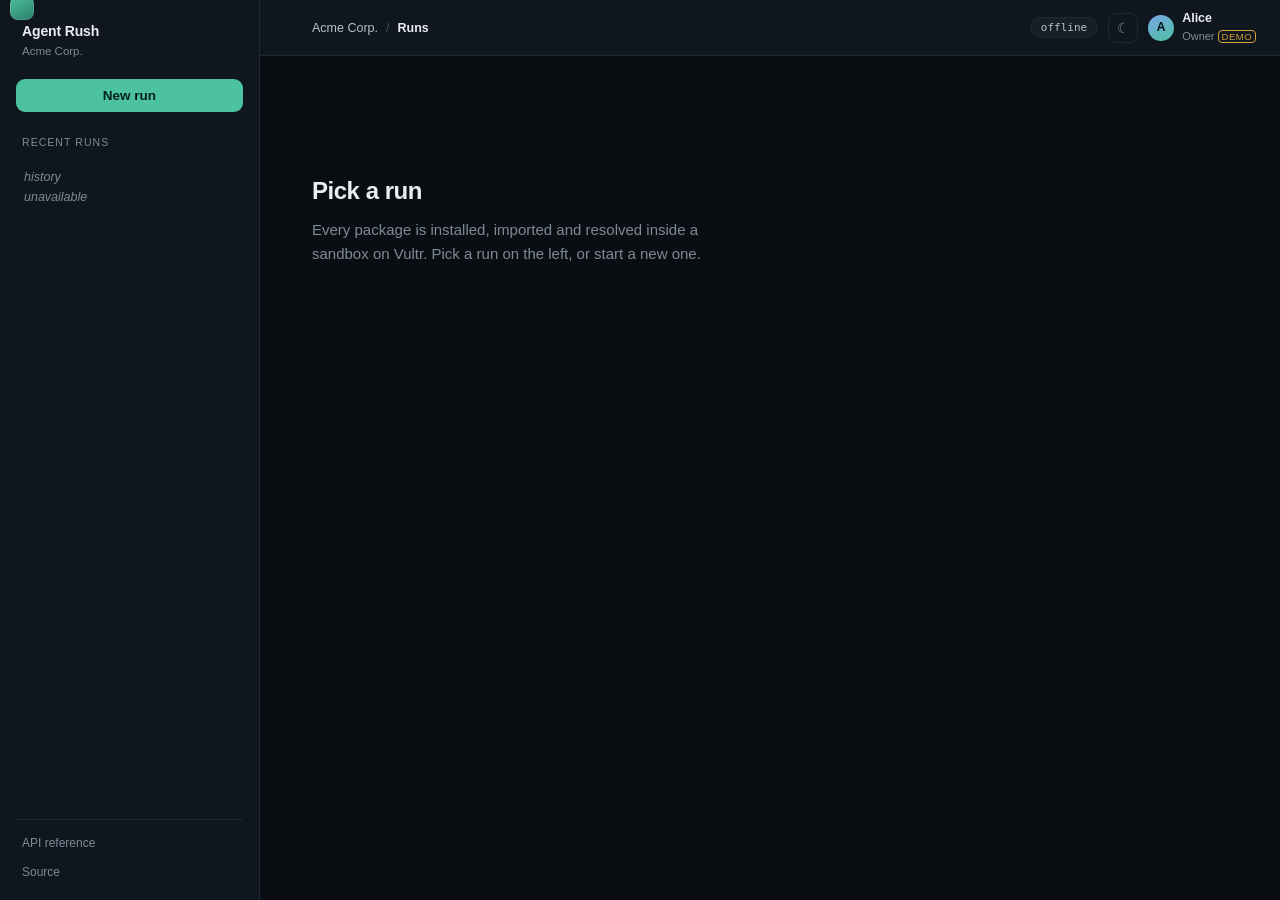
==== commit d82436d3: "ui: the top bar is back, above the content where it belongs Collapsing everything into the sidebar l" ====
--- a/web/index.html
+++ b/web/index.html
@@ -4,7 +4,7 @@
 <meta charset="utf-8">
 <meta name="viewport" content="width=device-width, initial-scale=1">
 <title>Agent Rush</title>
-<link rel="stylesheet" href="app.css?v=23">
+<link rel="stylesheet" href="app.css?v=32">
 <script>
   try { var t = localStorage.getItem('ar-theme'); if (t) document.documentElement.dataset.theme = t; } catch (e) {}
 </script>
@@ -26,18 +26,29 @@
     <ul class="rail" id="run-list"></ul>
 
     <div class="rail-foot">
-      <div class="rail-model"><span id="model-chip">…</span></div>
-      <div class="rail-actions">
+      <a class="rail-link" href="/api/docs" target="_blank" rel="noopener">API reference</a>
+      <a class="rail-link" href="https://github.com/derKosi/agent-rush" target="_blank" rel="noopener">Source</a>
+    </div>
+  </aside>
+
+  <main class="main">
+    <header class="topbar">
+      <div class="crumbs">
+        <span class="crumb-org">Acme Corp.</span>
+        <span class="crumb-sep">/</span>
+        <span class="crumb-here">Runs</span>
+      </div>
+      <div class="topbar-right">
+        <span class="modelchip" id="model-chip">…</span>
         <button class="icon-btn" id="theme-toggle" title="Switch theme">☾</button>
         <div class="account">
           <span class="avatar">A</span>
           <span class="who"><strong>Alice</strong><small>Owner <em class="demo">demo</em></small></span>
         </div>
       </div>
-    </div>
-  </aside>
+    </header>
 
-  <main class="main">
+    <div class="content">
     <section class="placeholder" id="placeholder">
       <h1>Pick a run</h1>
       <p>Every package is installed, imported and resolved inside a sandbox on Vultr. Pick a run
@@ -63,6 +74,7 @@
       <section class="pane" id="pane-deps" hidden></section>
       <section class="pane" id="pane-evidence" hidden></section>
     </div>
+    </div>
   </main>
 </div>
 
@@ -82,6 +94,6 @@
   </form>
 </dialog>
 
-<script src="app.js?v=22"></script>
+<script src="app.js?v=30"></script>
 </body>
 </html>
--- a/web/app.css
+++ b/web/app.css
@@ -95,7 +95,9 @@
 }
 .rail .time { grid-column: 2; color: var(--muted); font-size: 10.5px; margin-top: -2px; }
 
-.rail-foot { border-top: 1px solid var(--line); padding-top: 12px; margin-top: 8px; }
+.rail-foot { border-top: 1px solid var(--line); padding-top: 12px; margin-top: 8px; display: flex; flex-direction: column; gap: 6px; }
+.rail-link { color: var(--muted); font-size: 12px; text-decoration: none; padding: 2px 6px; border-radius: 6px; }
+.rail-link:hover { color: var(--text); background: var(--surface-2); }
 .rail-model { padding: 0 4px 10px; font: 10.5px ui-monospace, SFMono-Regular, Menlo, monospace; color: var(--muted); }
 .rail-actions { display: flex; align-items: center; gap: 8px; }
 .icon-btn {
@@ -120,8 +122,26 @@
 }
 
 /* ---------------- main ---------------- */
-.main { overflow-y: auto; padding: 44px 52px 64px; }
-.main > * { max-width: 860px; }
+.main { display: flex; flex-direction: column; min-height: 0; }
+
+.topbar {
+  display: flex; align-items: center; justify-content: space-between;
+  gap: 16px; padding: 0 24px 0 52px; height: 56px; flex: none;
+  border-bottom: 1px solid var(--line); background: var(--surface);
+}
+.crumbs { display: flex; align-items: center; gap: 8px; font-size: 12.5px; color: var(--muted); }
+.crumb-org { color: var(--dim); }
+.crumb-sep { opacity: .5; }
+.crumb-here { color: var(--text); font-weight: 550; }
+.topbar-right { display: flex; align-items: center; gap: 10px; }
+.modelchip {
+  font: 11px ui-monospace, SFMono-Regular, Menlo, monospace; color: var(--dim);
+  background: var(--surface-2); border: 1px solid var(--line);
+  border-radius: 999px; padding: 3px 10px; white-space: nowrap;
+}
+
+.content { overflow-y: auto; padding: 44px 52px 64px; min-height: 0; }
+.content > * { max-width: 860px; }
 
 .placeholder { margin-top: 8vh; }
 .placeholder h1 { margin: 0 0 8px; font-size: 24px; letter-spacing: -.02em; }
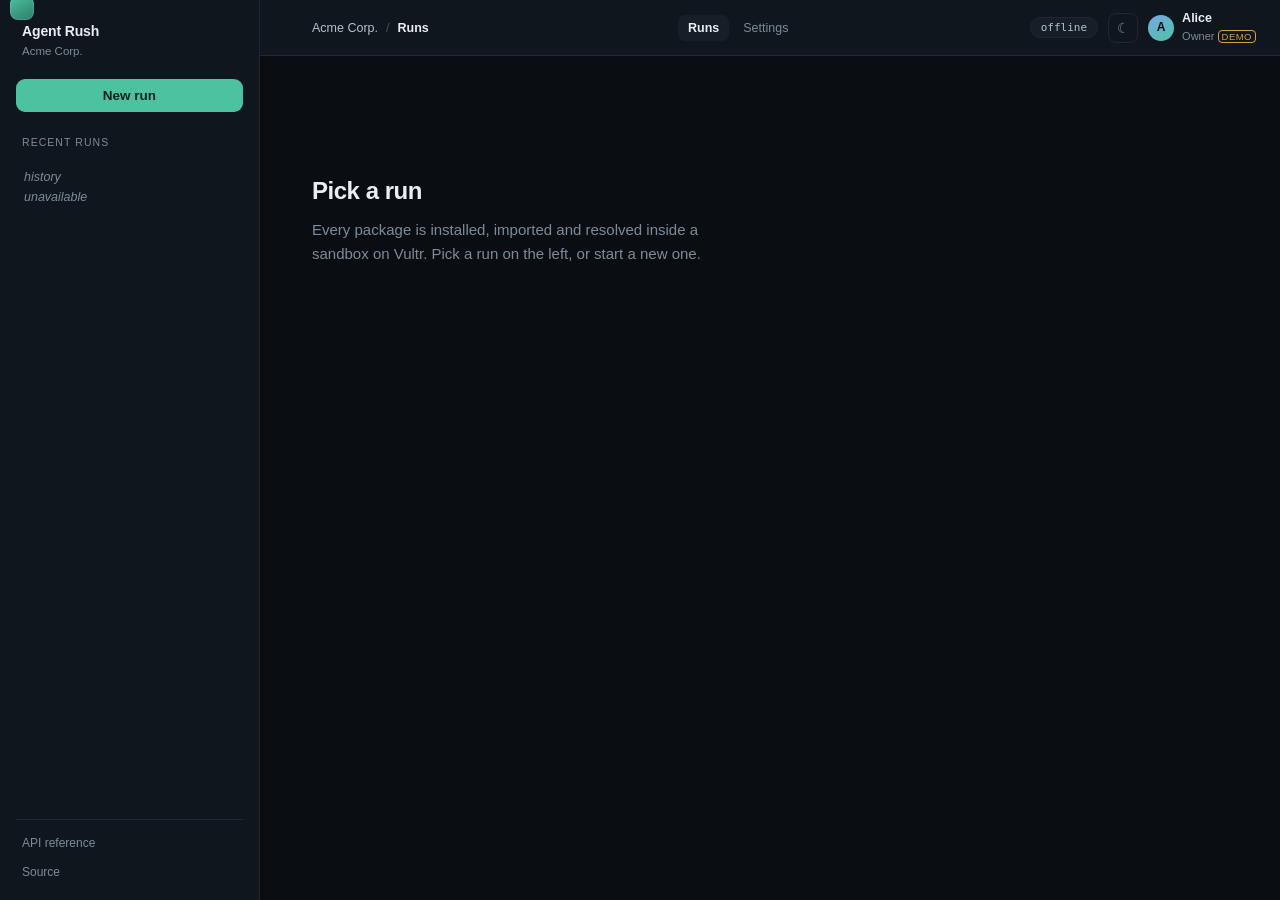
==== commit 34f78509: "ui: a settings view, and videos that show the top bar Settings page: model (read-only, glm-5.2 in us" ====
--- a/web/index.html
+++ b/web/index.html
@@ -4,9 +4,15 @@
 <meta charset="utf-8">
 <meta name="viewport" content="width=device-width, initial-scale=1">
 <title>Agent Rush</title>
-<link rel="stylesheet" href="app.css?v=32">
+<link rel="stylesheet" href="app.css?v=41">
 <script>
-  try { var t = localStorage.getItem('ar-theme'); if (t) document.documentElement.dataset.theme = t; } catch (e) {}
+  // Theme before first paint: URL wins, then storage. Setting it later means the page
+  // flashes the other theme and, in a screenshot, can be caught half-applied.
+  try {
+    var q = new URLSearchParams(location.search).get('theme');
+    var s = q || localStorage.getItem('ar-theme');
+    if (s) document.documentElement.dataset.theme = s;
+  } catch (e) {}
 </script>
 </head>
 <body>
@@ -38,6 +44,10 @@
         <span class="crumb-sep">/</span>
         <span class="crumb-here">Runs</span>
       </div>
+      <nav class="crumb-nav">
+        <button class="crumb-tab active" id="tab-runs">Runs</button>
+        <button class="crumb-tab" id="tab-settings">Settings</button>
+      </nav>
       <div class="topbar-right">
         <span class="modelchip" id="model-chip">…</span>
         <button class="icon-btn" id="theme-toggle" title="Switch theme">☾</button>
@@ -49,6 +59,55 @@
     </header>
 
     <div class="content">
+    <section class="settings" id="settings" hidden>
+      <h1>Settings</h1>
+      <p class="lede">Read-only view of what this instance is configured to do. Values come from
+        the service environment, so they change with a restart — not with a click.</p>
+
+      <div class="set-block">
+        <h2>Model</h2>
+        <div class="set-row">
+          <label>Analyser</label>
+          <select id="set-model" disabled>
+            <option>glm-5.2 — in use</option>
+            <option>glm-5.3 — available, not enabled</option>
+            <option>qwen3.8-27b — available, not enabled</option>
+            <option>minimax-m3.1-flash — available, not enabled</option>
+          </select>
+        </div>
+        <div class="set-row"><label>Reasoning</label><span id="set-reasoning" class="value">off</span></div>
+        <div class="set-row"><label>Grounding</label><span class="value">claims must cite a source in this run</span></div>
+        <p class="hint">Model choice and reasoning are set per instance (<code>AR_MODEL</code>, <code>AR_REASONING</code>).</p>
+      </div>
+
+      <div class="set-block">
+        <h2>Dependencies</h2>
+        <div class="set-row"><label>Block threshold</label><span id="set-threshold" class="value">7 / 10</span></div>
+        <div class="set-row"><label>Advisory source</label><span class="value">OSV (osv.dev)</span></div>
+        <div class="set-row"><label>Execution</label><span class="value">wheels fetched and hashed, never installed</span></div>
+      </div>
+
+      <div class="set-block">
+        <h2>Limits</h2>
+        <div class="set-row"><label>Runs per hour, per address</label><span id="set-hour" class="value">–</span></div>
+        <div class="set-row"><label>Runs per day, per address</label><span id="set-day" class="value">–</span></div>
+        <div class="set-row"><label>Concurrent runs</label><span id="set-concurrent" class="value">–</span></div>
+      </div>
+
+      <div class="set-block">
+        <h2>User data</h2>
+        <div class="set-row"><label>Accounts</label><span class="value">demo only — no authentication in this build</span></div>
+        <div class="set-row"><label>Stored per run</label><span class="value">package, verdict, evidence files — on this instance only</span></div>
+        <div class="set-row"><label>Retention</label><span class="value">until deleted; no automatic expiry</span></div>
+        <div class="set-actions">
+          <button class="ghost" disabled>Export runs (JSON)</button>
+          <button class="ghost" disabled>Delete all runs</button>
+        </div>
+        <p class="hint">Both actions exist in the API (<code>GET /runs</code>); the buttons are inert here
+          because this demo has no authentication — a delete button without auth would be a mistake.</p>
+      </div>
+    </section>
+
     <section class="placeholder" id="placeholder">
       <h1>Pick a run</h1>
       <p>Every package is installed, imported and resolved inside a sandbox on Vultr. Pick a run
@@ -94,6 +153,6 @@
   </form>
 </dialog>
 
-<script src="app.js?v=30"></script>
+<script src="app.js?v=41"></script>
 </body>
 </html>
--- a/web/app.css
+++ b/web/app.css
@@ -277,3 +277,35 @@
 .fold summary::before { content: "▸ "; color: var(--muted); }
 .fold[open] summary::before { content: "▾ "; }
 .fold .findings { margin-top: 10px; opacity: .85; }
+
+/* settings: a read-only view, deliberately not an editor */
+.crumb-nav { display: flex; gap: 4px; margin-left: 18px; }
+.crumb-tab {
+  background: none; border: 0; padding: 6px 10px; border-radius: 7px; cursor: pointer;
+  color: var(--muted); font-size: 12.5px;
+}
+.crumb-tab:hover { color: var(--text); background: var(--surface-2); }
+.crumb-tab.active { color: var(--text); background: var(--surface-2); font-weight: 600; }
+
+.settings { padding-top: 4px; }
+.settings h1 { margin: 0 0 6px; font-size: 24px; letter-spacing: -.02em; }
+.settings .lede { color: var(--muted); font-size: 13.5px; margin: 0 0 26px; max-width: 62ch; }
+.set-block { border-top: 1px solid var(--line); padding: 18px 0 6px; }
+.set-block h2 { margin: 0 0 12px; font-size: 11px; letter-spacing: .1em; text-transform: uppercase; color: var(--muted); }
+.set-row {
+  display: grid; grid-template-columns: 220px minmax(0, 1fr); gap: 16px;
+  padding: 6px 0; font-size: 13.5px; align-items: baseline;
+}
+.set-row label { color: var(--muted); }
+.set-row .value, .set-row select, .set-row code { font-family: ui-monospace, SFMono-Regular, Menlo, monospace; font-size: 12.5px; color: var(--dim); }
+.set-row select {
+  background: var(--surface-2); border: 1px solid var(--line); border-radius: 8px;
+  padding: 7px 10px; max-width: 340px; color: var(--dim);
+}
+.set-actions { display: flex; gap: 10px; margin: 14px 0 0 236px; }
+.hint { color: var(--muted); font-size: 12px; margin: 10px 0 0 236px; max-width: 56ch; }
+.hint code { color: var(--dim); }
+@media (max-width: 700px) {
+  .set-row { grid-template-columns: 1fr; gap: 2px; }
+  .hint, .set-actions { margin-left: 0; }
+}
